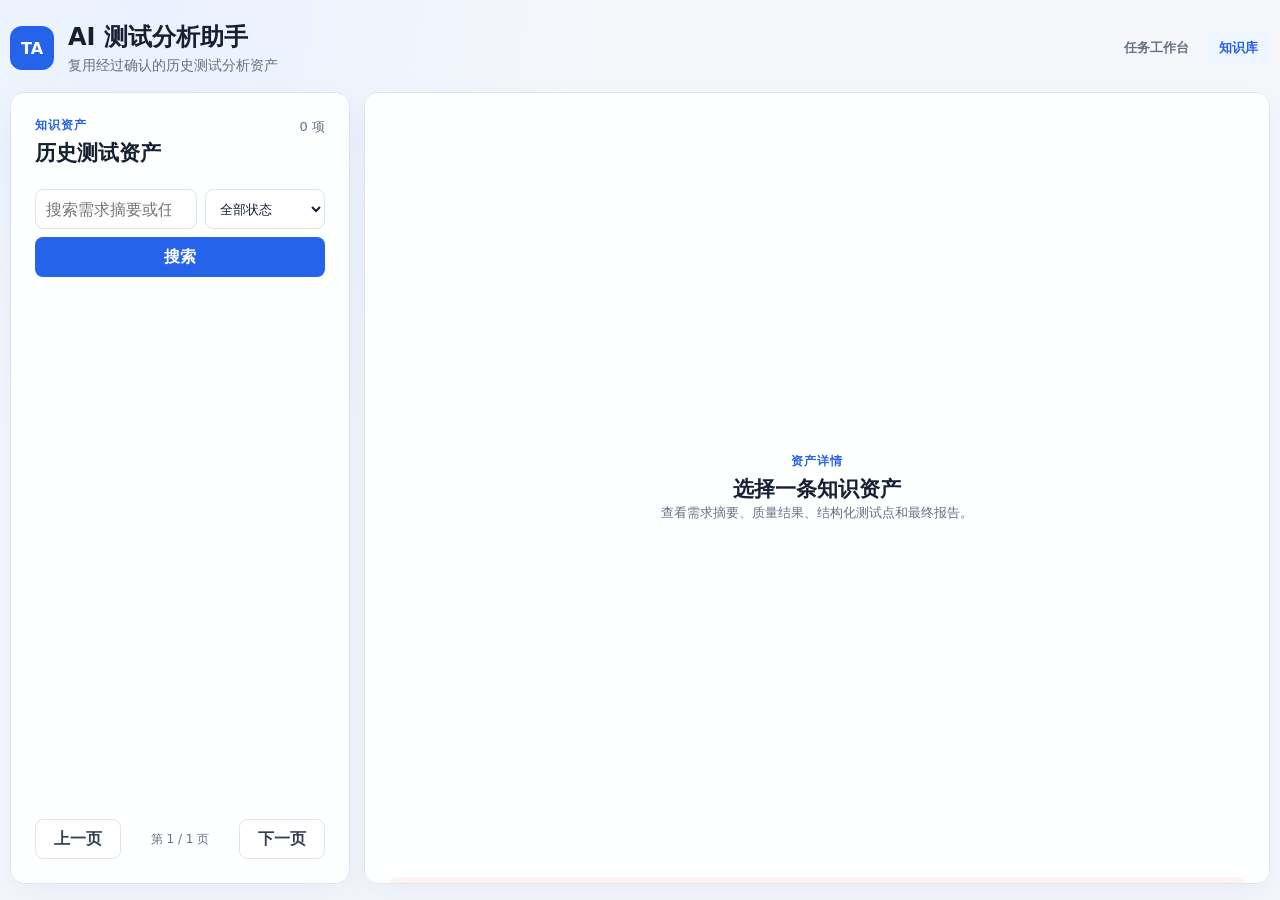
==== frontend/knowledge.html @ 77edcc12 "功能：增加独立知识库浏览页面" ====
<!doctype html>
<html lang="zh-CN">
<head>
  <meta charset="utf-8">
  <meta name="viewport" content="width=device-width, initial-scale=1">
  <title>知识库 - AI 测试分析助手</title>
  <link rel="stylesheet" href="./styles.css">
</head>
<body>
  <header class="product-header">
    <div class="logo" aria-hidden="true">TA</div>
    <div class="product-title">
      <h1>AI 测试分析助手</h1>
      <p>复用经过确认的历史测试分析资产</p>
    </div>
    <nav class="product-navigation" aria-label="产品功能">
      <a class="product-navigation-link" href="./">任务工作台</a>
      <a class="product-navigation-link active" href="./knowledge.html">知识库</a>
    </nav>
  </header>

  <main class="knowledge-workspace">
    <aside class="panel knowledge-list-panel">
      <div class="panel-heading">
        <div><p class="eyebrow">知识资产</p><h2>历史测试资产</h2></div>
        <span id="asset-total" class="muted">0 项</span>
      </div>
      <div class="knowledge-filters">
        <input id="asset-query" type="search" placeholder="搜索需求摘要或任务ID">
        <select id="asset-status" aria-label="索引状态">
          <option value="">全部状态</option>
          <option value="indexed">已索引</option>
          <option value="pending_index">待索引</option>
          <option value="index_failed">索引失败</option>
          <option value="retired">已停用</option>
        </select>
        <button id="search-assets" class="button primary" type="button">搜索</button>
      </div>
      <div id="asset-list" class="knowledge-asset-list"></div>
      <div class="pagination knowledge-pagination">
        <button id="previous-assets" class="button secondary" type="button">上一页</button>
        <span id="asset-page-label">第 1 / 1 页</span>
        <button id="next-assets" class="button secondary" type="button">下一页</button>
      </div>
    </aside>

    <section class="panel knowledge-detail-panel">
      <div id="knowledge-empty" class="knowledge-empty">
        <div><p class="eyebrow">资产详情</p><h2>选择一条知识资产</h2>
        <p class="muted">查看需求摘要、质量结果、结构化测试点和最终报告。</p></div>
      </div>
      <article id="knowledge-detail" hidden>
        <div class="panel-heading">
          <div><p class="eyebrow">资产详情</p><h2 id="asset-title"></h2></div>
          <span id="asset-detail-status" class="status neutral"></span>
        </div>
        <dl class="knowledge-metrics">
          <div><dt>Reviewer评分</dt><dd id="asset-score">-</dd></div>
          <div><dt>测试点</dt><dd id="asset-test-point-count">0</dd></div>
          <div><dt>资产版本</dt><dd id="asset-version">V1</dd></div>
          <div><dt>确认时间</dt><dd id="asset-confirmed-at">-</dd></div>
        </dl>
        <section class="knowledge-section"><h3>结构化需求</h3><div id="asset-requirement"></div></section>
        <section class="knowledge-section"><h3>结构化测试点</h3><div id="asset-test-points"></div></section>
        <section class="knowledge-section"><h3>最终报告</h3><pre id="asset-report" class="report-preview"></pre></section>
      </article>
      <p id="knowledge-error" class="message error" hidden></p>
    </section>
  </main>
  <script src="./knowledge.js" defer></script>
</body>
</html>
---- frontend/styles.css ----
:root {
  color-scheme: light;
  --blue: #2563eb; --blue-soft: #eff6ff; --text: #172033;
  --muted: #667085; --border: #dfe4ec; --surface: #fff;
  --background: #f5f7fb; --danger: #b42318;
}

* { box-sizing: border-box; }
html, body { height: 100%; overflow: hidden; }
body {
  margin: 0; min-width: 320px; color: var(--text);
  background: radial-gradient(circle at 12% 0, #eaf2ff 0, transparent 32%), var(--background);
  font-family: Inter, "Microsoft YaHei", system-ui, sans-serif;
}
button, textarea, input { font: inherit; }
h1, h2, h3, p { margin-top: 0; }
h1 { margin-bottom: 4px; font-size: 24px; }
h2 { margin-bottom: 0; font-size: 21px; }
h3 { margin-bottom: 12px; font-size: 15px; }

.product-header, .workspace { width: calc(100% - 20px); margin-inline: auto; }
.product-header { height: 92px; padding: 18px 0 14px; display: flex; align-items: center; gap: 14px; }
.product-title { flex: 1; }
.product-navigation { display: flex; align-items: center; gap: 6px; margin-left: auto; }
.product-navigation-link {
  padding: 8px 12px; border-radius: 8px; color: var(--muted);
  text-decoration: none; font-size: 13px; font-weight: 650;
}
.product-navigation-link:hover, .product-navigation-link.active {
  color: var(--blue); background: var(--blue-soft);
}
.header-action { margin-left: auto; }
.product-header p { margin-bottom: 0; color: var(--muted); font-size: 14px; }
.logo {
  width: 44px; height: 44px; display: grid; place-items: center; border-radius: 12px;
  color: white; background: var(--blue); font-weight: 800;
}

.workspace {
  height: calc(100vh - 108px); min-height: 0; margin-bottom: 16px; display: grid;
  grid-template-columns: 240px minmax(0, 5fr) minmax(0, 7fr); gap: 14px;
}
.panel {
  height: 100%; min-height: 0; padding: 24px; overflow-y: auto; border: 1px solid var(--border);
  border-radius: 14px; background: color-mix(in srgb, var(--surface) 96%, #eff6ff);
  box-shadow: 0 12px 34px rgba(30, 64, 175, .06);
}
.panel-heading {
  display: flex; justify-content: space-between; align-items: flex-start;
  gap: 16px; margin-bottom: 22px;
}
.eyebrow {
  margin-bottom: 5px; color: var(--blue); font-size: 12px;
  font-weight: 700; letter-spacing: .08em;
}

label { display: block; margin-bottom: 9px; font-size: 14px; font-weight: 650; }
textarea {
  width: 100%; min-height: 290px; resize: vertical; padding: 14px;
  border: 1px solid var(--border); border-radius: 8px; color: var(--text);
  background: #fbfcfe; line-height: 1.7;
}
textarea:focus, .file-picker:focus-within { outline: 2px solid #bfdbfe; border-color: var(--blue); }
.divider {
  display: flex; align-items: center; gap: 10px; margin: 18px 0;
  color: var(--muted); font-size: 12px;
}
.divider::before, .divider::after { content: ""; height: 1px; flex: 1; background: var(--border); }
.file-picker {
  padding: 18px; border: 1px dashed #aeb8c8; border-radius: 8px;
  cursor: pointer; background: #fbfcfe;
}
.file-picker span, .file-name { color: var(--muted); font-size: 12px; font-weight: 400; }
.file-picker span { display: block; margin-top: 5px; }
.file-picker input { position: absolute; width: 1px; height: 1px; opacity: 0; }

.button {
  min-height: 40px; padding: 0 18px; border: 1px solid transparent;
  border-radius: 8px; cursor: pointer; font-weight: 650;
}
.button.primary { width: 100%; margin-top: 10px; color: white; background: var(--blue); }
.button.secondary { color: #344054; border-color: var(--border); background: white; }
.button:disabled { cursor: not-allowed; opacity: .55; }

.status { padding: 6px 10px; border-radius: 999px; font-size: 12px; font-weight: 700; }
.status.neutral { color: #475467; background: #f2f4f7; }
.status.running { color: #1d4ed8; background: var(--blue-soft); }
.status.waiting { color: #92400e; background: #fffbeb; }
.status.completed { color: #067647; background: #ecfdf3; }
.status.failed { color: var(--danger); background: #fef3f2; }
.stage-card {
  min-height: 92px; padding: 16px; display: flex; align-items: center; gap: 13px;
  border: 1px solid var(--border); border-radius: 9px; background: #fbfcfe;
}
.agent-flow { display: grid; grid-template-columns: repeat(5, 1fr); gap: 6px; margin-bottom: 14px; }
.agent-flow span {
  padding: 7px 4px; border-radius: 7px; color: #98a2b3;
  background: #f2f4f7; text-align: center; font-size: 11px;
}
.agent-flow .active { color: #1d4ed8; background: #dbeafe; font-weight: 700; }
.agent-flow .done { color: #067647; background: #ecfdf3; }
.stage-title { margin-bottom: 5px; font-weight: 750; }
.muted { margin-bottom: 0; color: var(--muted); font-size: 13px; line-height: 1.5; }
.activity {
  width: 18px; height: 18px; flex: none; border: 2px solid #bfdbfe;
  border-top-color: var(--blue); border-radius: 50%; animation: spin .8s linear infinite;
}
@keyframes spin { to { transform: rotate(360deg); } }
.metrics { margin: 18px 0; display: grid; grid-template-columns: repeat(3, 1fr); gap: 10px; }
.metrics div { padding: 14px; border: 1px solid var(--border); border-radius: 9px; }
.metrics dt { color: var(--muted); font-size: 12px; }
.metrics dd { margin: 7px 0 0; font-size: 20px; font-weight: 750; }
.test-point-section { margin: 18px 0; padding-top: 18px; border-top: 1px solid var(--border); }
.result-navigation { display: flex; gap: 22px; margin-top: 18px; border-bottom: 1px solid var(--border); }
.result-tab { padding: 10px 2px; border: 0; border-bottom: 2px solid transparent; color: var(--muted); background: transparent; cursor: pointer; }
.result-tab.active { color: var(--blue); border-bottom-color: var(--blue); font-weight: 700; }
.result-section { margin: 0; padding-top: 18px; }
.section-heading { display: flex; justify-content: space-between; align-items: start; }
.section-heading span { color: var(--muted); font-size: 12px; }
.test-point-card { padding: 14px 0; border-bottom: 1px solid var(--border); }
.test-point-card h4 { margin: 0; font-size: 14px; }
.test-point-meta { margin: 5px 0 0; color: var(--blue); font-size: 12px; }
.test-point-scenario { margin: 9px 0; color: #475467; font-size: 13px; line-height: 1.55; }
.detail-button { min-height: 32px; padding-inline: 12px; font-size: 12px; }
.pagination { display: flex; justify-content: flex-end; gap: 8px; margin-top: 14px; }
.quality-score { color: var(--blue); font-size: 22px; }
.quality-dimensions { display: grid; grid-template-columns: repeat(4, 1fr); gap: 10px; margin: 16px 0; }
.quality-dimensions div { padding: 12px; border: 1px solid var(--border); border-radius: 8px; background: #f8fafc; }
.quality-dimensions dt { color: var(--muted); font-size: 12px; }
.quality-dimensions dd { margin: 5px 0 0; font-size: 20px; font-weight: 700; }
.quality-findings section { padding: 12px 0; border-top: 1px solid var(--border); }
.quality-findings h4 { margin: 0 0 7px; }
.quality-findings ul { margin: 0; padding-left: 20px; color: #475467; line-height: 1.65; font-size: 13px; }
.report-preview { margin: 16px 0 0; padding: 16px; border: 1px solid var(--border); border-radius: 8px; color: #344054; background: #f8fafc; white-space: pre-wrap; word-break: break-word; font: 12px/1.65 ui-monospace, monospace; }
.knowledge-publish { margin-top: 14px; padding: 12px; border: 1px solid var(--border); border-radius: 8px; background: #fbfcfe; }
.knowledge-confirmation { display: flex; align-items: center; gap: 8px; color: #475467; font-size: 12px; font-weight: 500; }
.knowledge-publish .button { margin-top: 10px; }
.knowledge-publish .message { margin-top: 10px; }
.detail-dialog { width: min(680px, calc(100% - 32px)); max-height: 78vh; padding: 26px; border: 0; border-radius: 14px; color: var(--text); }
.detail-dialog::backdrop { background: rgba(15, 23, 42, .48); backdrop-filter: blur(2px); }
.dialog-close { position: absolute; top: 14px; right: 16px; border: 0; background: none; cursor: pointer; font-size: 24px; }
.detail-content { max-height: 55vh; overflow: auto; padding-right: 8px; }
.detail-content section { padding: 13px 0; border-bottom: 1px solid var(--border); }
.detail-content ol { margin: 0; padding-left: 22px; color: #475467; line-height: 1.7; font-size: 13px; }
.history-sidebar { min-height: 0; padding: 14px 10px; display: flex; flex-direction: column; overflow: hidden; }
.history-sidebar-heading { margin-bottom: 14px; }
.new-task-button { margin: 0 0 8px; }
.history-search { display: grid; grid-template-columns: 1fr auto; gap: 6px; margin: 14px 0 10px; }
.history-search input { min-width: 0; padding: 8px 9px; border: 1px solid var(--border); border-radius: 8px; font-size: 12px; }
.history-search .button { min-height: 34px; padding-inline: 9px; font-size: 12px; }
.history-list { min-height: 0; flex: 1; overflow-y: auto; overflow-x: hidden; }
.history-item { position: relative; display: grid; grid-template-columns: minmax(0, 1fr) 26px 26px; gap: 2px; padding: 3px 0; }
.history-open { width: 100%; padding: 9px 8px; border: 0; border-radius: 8px; background: transparent; text-align: left; cursor: pointer; }
.history-open:hover, .history-open.active { background: #eef4ff; }
.history-title {
  display: -webkit-box; overflow: hidden; color: var(--text); font-size: 13px;
  font-weight: 650; line-height: 1.4; white-space: normal;
  -webkit-box-orient: vertical; -webkit-line-clamp: 2;
}
.history-status { display: block; margin-top: 4px; color: var(--muted); font-size: 11px; }
.history-action { align-self: center; width: 26px; height: 28px; padding: 0; border: 0; border-radius: 6px; color: #98a2b3; background: transparent; cursor: pointer; opacity: 0; }
.history-item:hover .history-action, .history-action:focus { opacity: 1; }
.history-delete:hover { color: var(--danger); background: #fef3f2; }
.history-rename:hover { color: var(--blue); background: var(--blue-soft); }
.history-delete-confirmation {
  position: fixed; z-index: 1000;
  width: 176px; padding: 10px; border: 1px solid var(--border);
  border-radius: 8px; background: white; box-shadow: 0 8px 24px rgba(15, 23, 42, .16);
}
.history-delete-confirmation p { margin: 0 0 8px; color: var(--text); font-size: 12px; }
.history-delete-confirmation div { display: grid; grid-template-columns: 1fr 1fr; gap: 6px; }
.history-delete-confirmation .button { min-height: 30px; padding: 0 7px; font-size: 11px; }
.button.danger { color: white; background: var(--danger); }
.history-rename-confirmation { width: 210px; }
.history-rename-confirmation input { width: 100%; margin-bottom: 8px; padding: 8px; border: 1px solid var(--border); border-radius: 6px; font-size: 12px; }
.history-pagination { align-items: center; justify-content: space-between; }
.history-pagination .button { min-height: 32px; padding-inline: 8px; font-size: 11px; }
.history-pagination span { color: var(--muted); font-size: 11px; white-space: nowrap; }
.current-task-name { margin: 6px 0 0; color: var(--muted); font-size: 12px; }
.progress-section { padding-top: 18px; border-top: 1px solid var(--border); }
.events { margin: 0; padding-left: 22px; color: #344054; line-height: 1.8; font-size: 14px; }
.message { margin: 18px 0 0; padding: 11px 13px; border-radius: 8px; font-size: 13px; }
.message.error { color: var(--danger); background: #fef3f2; }
.message.notice { color: #1d4ed8; background: var(--blue-soft); }
.task-id { margin: 18px 0 0; color: #98a2b3; font: 11px ui-monospace, monospace; word-break: break-all; }
.clarifications { margin-top: 18px; padding-top: 18px; border-top: 1px solid var(--border); }
.clarification-heading { display: flex; justify-content: space-between; align-items: start; }
.clarification-heading span { color: var(--muted); font-size: 12px; }
.question-field { margin-bottom: 14px; padding: 13px; border-radius: 9px; background: var(--blue-soft); }
.question-field p { margin-bottom: 8px; font-size: 13px; font-weight: 650; line-height: 1.5; }
.question-field textarea { min-height: 72px; background: white; }
.unknown-option { margin: 8px 0 0; color: var(--muted); font-size: 12px; font-weight: 500; }
.business-rule-content { margin: 12px 0; padding: 12px; border-radius: 8px; background: #fffaeb; color: #7a2e0e; font-size: 13px; }
.business-rule-content p { margin: 5px 0; }
.confirmation-actions { display: grid; grid-template-columns: 1fr 1fr; gap: 8px; }
.feedback-form { display: grid; gap: 12px; margin-top: 16px; }
.feedback-form label { margin: 0; }
.feedback-form select { width: 100%; min-height: 40px; margin-top: 6px; padding: 8px 10px; border: 1px solid var(--border); border-radius: 8px; background: white; color: var(--text); }
.feedback-form textarea { min-height: 66px; margin-top: 6px; }
.form-grid { display: grid; grid-template-columns: 1fr 1fr; gap: 10px; }
.feedback-history { margin-top: 16px; }
.feedback-item { position: relative; padding: 12px 70px 12px 0; border-top: 1px solid var(--border); font-size: 13px; }
.feedback-item p { margin: 6px 0 0; color: #475467; }
.feedback-item span { position: absolute; top: 12px; right: 0; color: var(--blue); font-size: 12px; }

.knowledge-workspace {
  width: calc(100% - 20px); height: calc(100vh - 108px); min-height: 0;
  margin: 0 auto 16px; display: grid; grid-template-columns: 340px minmax(0, 1fr); gap: 14px;
}
.knowledge-list-panel { display: flex; flex-direction: column; overflow: hidden; }
.knowledge-filters { display: grid; grid-template-columns: 1fr 120px; gap: 8px; margin-bottom: 14px; }
.knowledge-filters input, .knowledge-filters select {
  min-width: 0; height: 40px; padding: 0 10px; border: 1px solid var(--border);
  border-radius: 8px; color: var(--text); background: white;
}
.knowledge-filters .button { grid-column: 1 / -1; margin: 0; }
.knowledge-asset-list { min-height: 0; flex: 1; overflow-y: auto; }
.knowledge-asset-item {
  width: 100%; padding: 13px 10px; border: 0; border-bottom: 1px solid var(--border);
  color: var(--text); background: transparent; text-align: left; cursor: pointer;
}
.knowledge-asset-item:hover, .knowledge-asset-item.active { background: var(--blue-soft); }
.knowledge-asset-item strong { display: block; margin-bottom: 6px; font-size: 13px; line-height: 1.5; }
.knowledge-asset-item span { color: var(--muted); font-size: 11px; }
.knowledge-pagination { align-items: center; justify-content: space-between; }
.knowledge-pagination span { color: var(--muted); font-size: 12px; }
.knowledge-detail-panel { position: relative; }
.knowledge-empty { min-height: 100%; display: grid; place-items: center; text-align: center; }
.knowledge-metrics { display: grid; grid-template-columns: repeat(4, 1fr); gap: 10px; margin: 0 0 20px; }
.knowledge-metrics div { padding: 13px; border: 1px solid var(--border); border-radius: 8px; }
.knowledge-metrics dt { color: var(--muted); font-size: 12px; }
.knowledge-metrics dd { margin: 6px 0 0; font-weight: 700; }
.knowledge-section { padding: 18px 0; border-top: 1px solid var(--border); }
.knowledge-section h3 { font-size: 16px; }
.knowledge-section h4 { margin: 0 0 7px; font-size: 13px; }
.knowledge-section ul { margin: 0; padding-left: 20px; color: #475467; font-size: 13px; line-height: 1.7; }
.knowledge-section section { margin-bottom: 16px; }
.knowledge-section details { padding: 12px 0; border-bottom: 1px solid var(--border); }
.knowledge-section summary { cursor: pointer; font-size: 13px; font-weight: 650; }
.knowledge-test-point-detail { padding: 14px 12px 0; }

@media (max-width: 820px) {
  html, body { height: auto; overflow: auto; }
  .workspace { grid-template-columns: 1fr; }
  .workspace { height: auto; min-height: 0; }
  .panel { height: auto; min-height: auto; overflow: visible; }
  .history-sidebar { max-height: 420px; }
  .product-header { height: auto; flex-wrap: wrap; }
  .product-navigation { width: 100%; margin-left: 58px; }
  .knowledge-workspace { height: auto; grid-template-columns: 1fr; }
  .knowledge-list-panel { max-height: 520px; }
  .knowledge-metrics { grid-template-columns: repeat(2, 1fr); }
  textarea { min-height: 220px; }
}
@media (max-width: 1100px) and (min-width: 821px) {
  .workspace { grid-template-columns: 220px minmax(0, 1fr); }
  .result-panel { grid-column: 2; }
  .input-panel { grid-column: 2; }
  .history-sidebar { grid-row: 1 / span 2; }
}
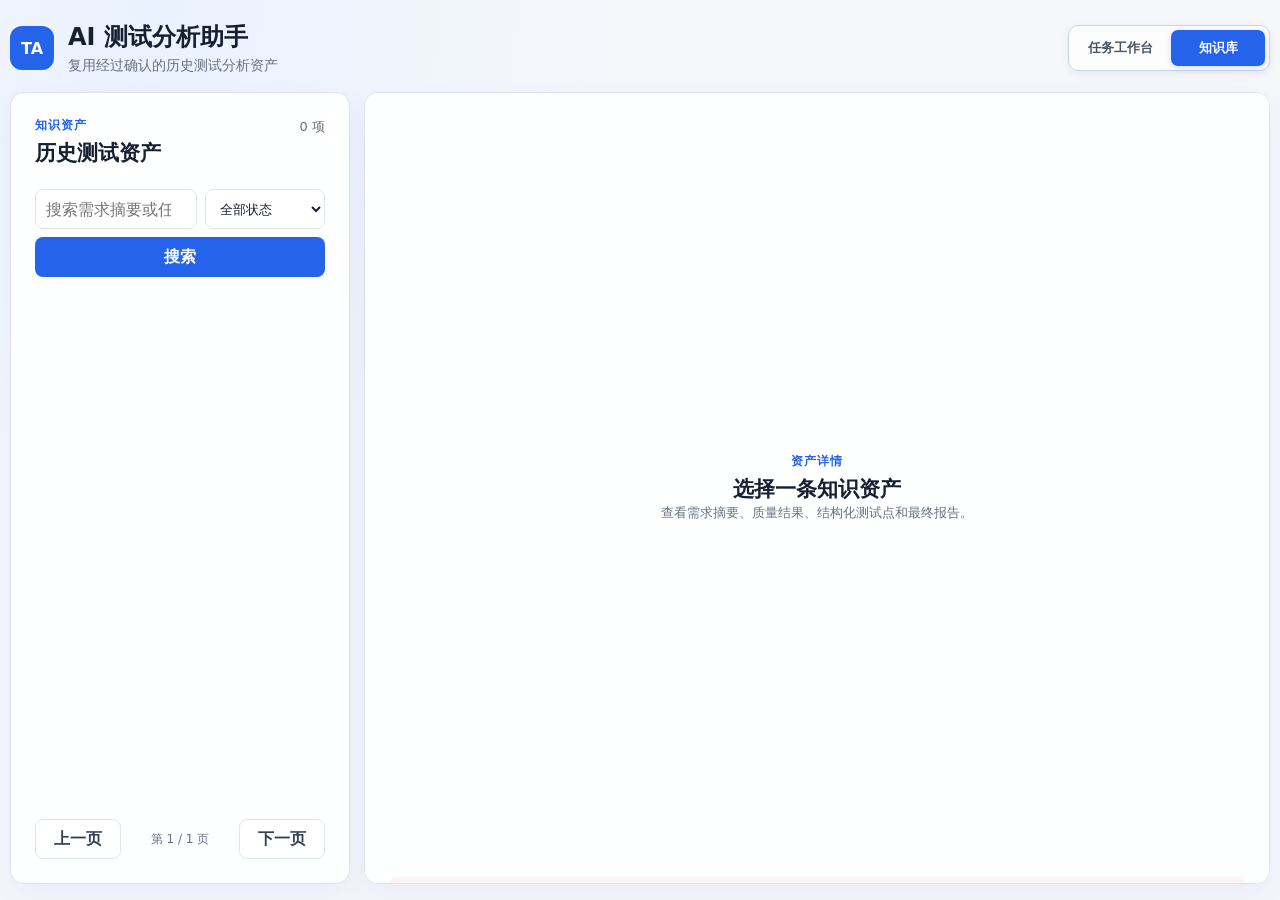
==== commit c183ffcd: "优化：强化工作台与知识库导航" ====
--- a/frontend/knowledge.html
+++ b/frontend/knowledge.html
@@ -4,7 +4,7 @@
   <meta charset="utf-8">
   <meta name="viewport" content="width=device-width, initial-scale=1">
   <title>知识库 - AI 测试分析助手</title>
-  <link rel="stylesheet" href="./styles.css">
+  <link rel="stylesheet" href="./styles.css?v=2.19.2.3">
 </head>
 <body>
   <header class="product-header">
@@ -67,6 +67,6 @@
       <p id="knowledge-error" class="message error" hidden></p>
     </section>
   </main>
-  <script src="./knowledge.js" defer></script>
+  <script src="./knowledge.js?v=2.19.2.2" defer></script>
 </body>
 </html>
--- a/frontend/styles.css
+++ b/frontend/styles.css
@@ -6,6 +6,7 @@
 }
 
 * { box-sizing: border-box; }
+[hidden] { display: none !important; }
 html, body { height: 100%; overflow: hidden; }
 body {
   margin: 0; min-width: 320px; color: var(--text);
@@ -21,14 +22,17 @@
 .product-header, .workspace { width: calc(100% - 20px); margin-inline: auto; }
 .product-header { height: 92px; padding: 18px 0 14px; display: flex; align-items: center; gap: 14px; }
 .product-title { flex: 1; }
-.product-navigation { display: flex; align-items: center; gap: 6px; margin-left: auto; }
+.product-navigation {
+  display: flex; align-items: center; gap: 4px; margin-left: auto; padding: 4px;
+  border: 1px solid #cbd5e1; border-radius: 10px; background: rgba(255, 255, 255, .78);
+  box-shadow: 0 3px 10px rgba(15, 23, 42, .06);
+}
 .product-navigation-link {
-  padding: 8px 12px; border-radius: 8px; color: var(--muted);
-  text-decoration: none; font-size: 13px; font-weight: 650;
-}
-.product-navigation-link:hover, .product-navigation-link.active {
-  color: var(--blue); background: var(--blue-soft);
-}
+  min-width: 94px; padding: 9px 14px; border-radius: 7px; color: #475467;
+  text-align: center; text-decoration: none; font-size: 13px; font-weight: 700;
+}
+.product-navigation-link:hover { color: var(--blue); background: var(--blue-soft); }
+.product-navigation-link.active { color: white; background: var(--blue); box-shadow: 0 2px 6px rgba(37, 99, 235, .22); }
 .header-action { margin-left: auto; }
 .product-header p { margin-bottom: 0; color: var(--muted); font-size: 14px; }
 .logo {
@@ -226,6 +230,7 @@
 .knowledge-pagination span { color: var(--muted); font-size: 12px; }
 .knowledge-detail-panel { position: relative; }
 .knowledge-empty { min-height: 100%; display: grid; place-items: center; text-align: center; }
+.knowledge-empty.is-hidden { display: none; min-height: 0; }
 .knowledge-metrics { display: grid; grid-template-columns: repeat(4, 1fr); gap: 10px; margin: 0 0 20px; }
 .knowledge-metrics div { padding: 13px; border: 1px solid var(--border); border-radius: 8px; }
 .knowledge-metrics dt { color: var(--muted); font-size: 12px; }
